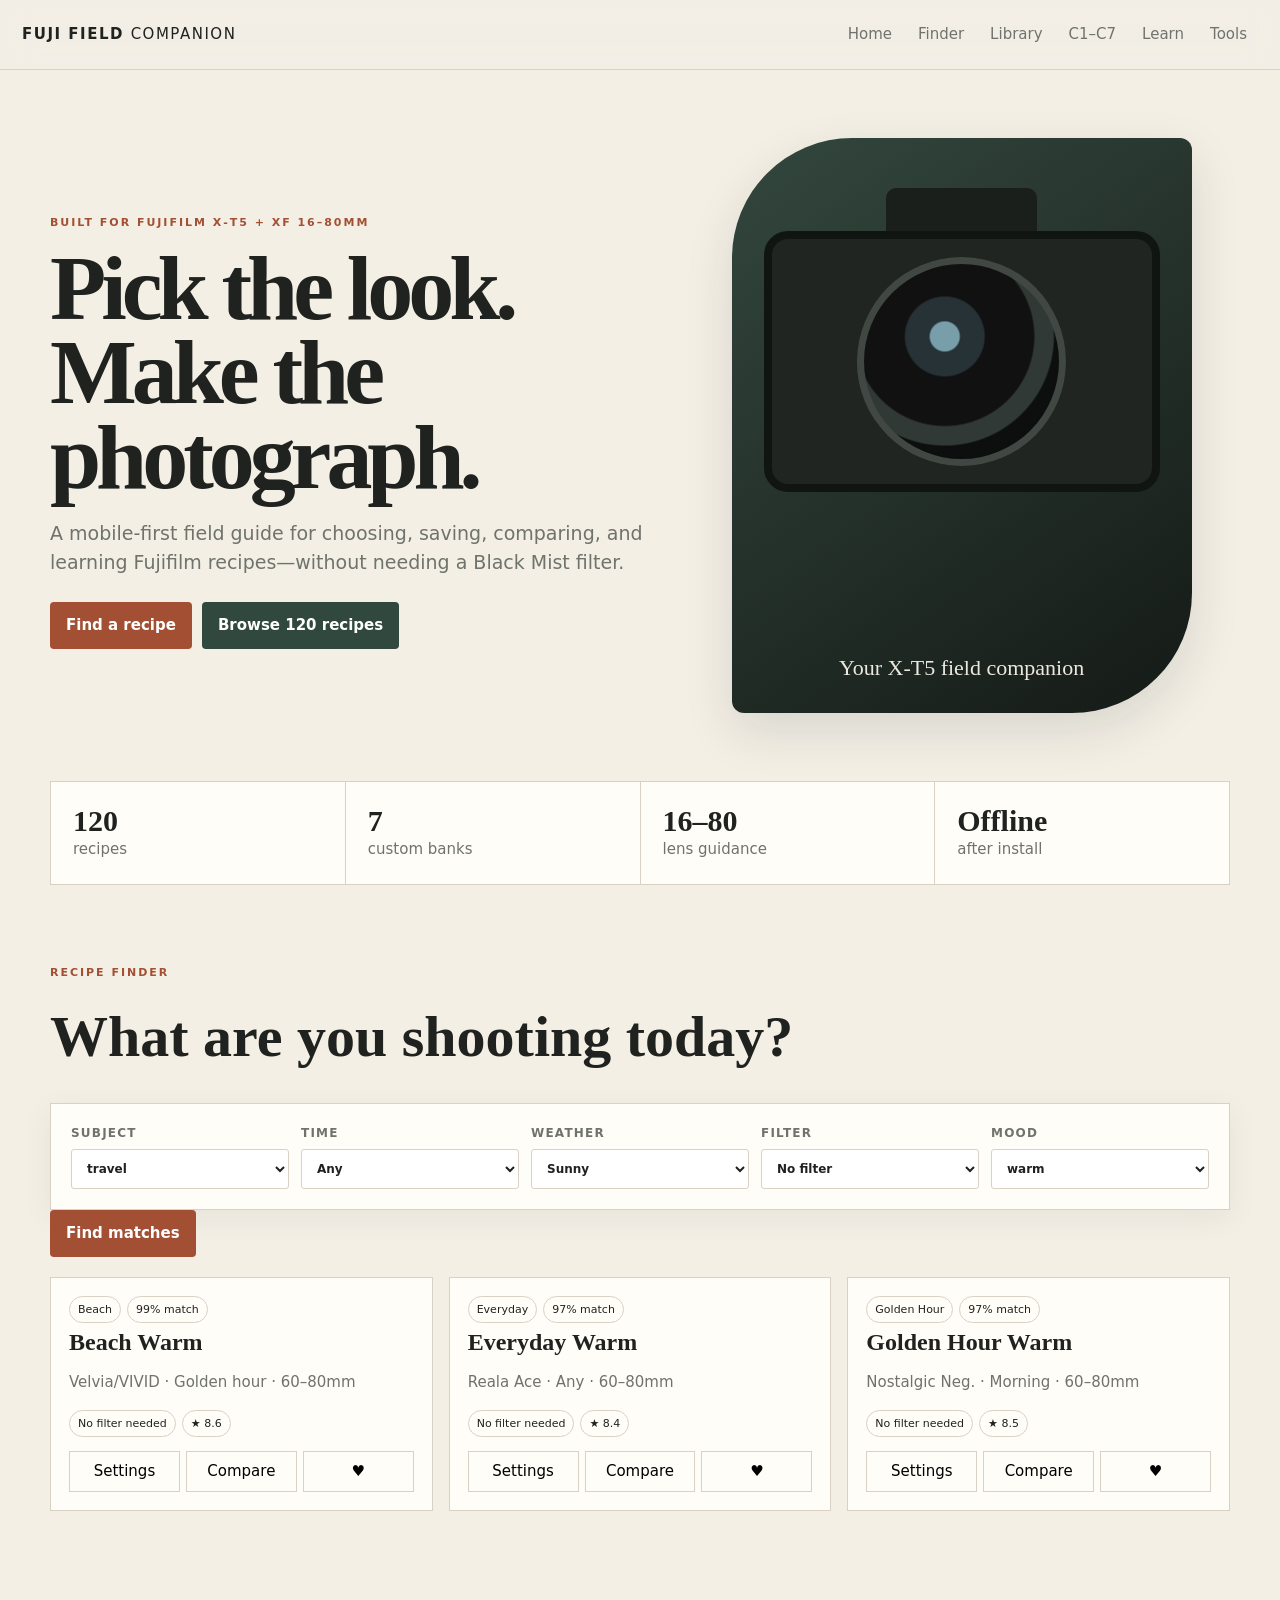
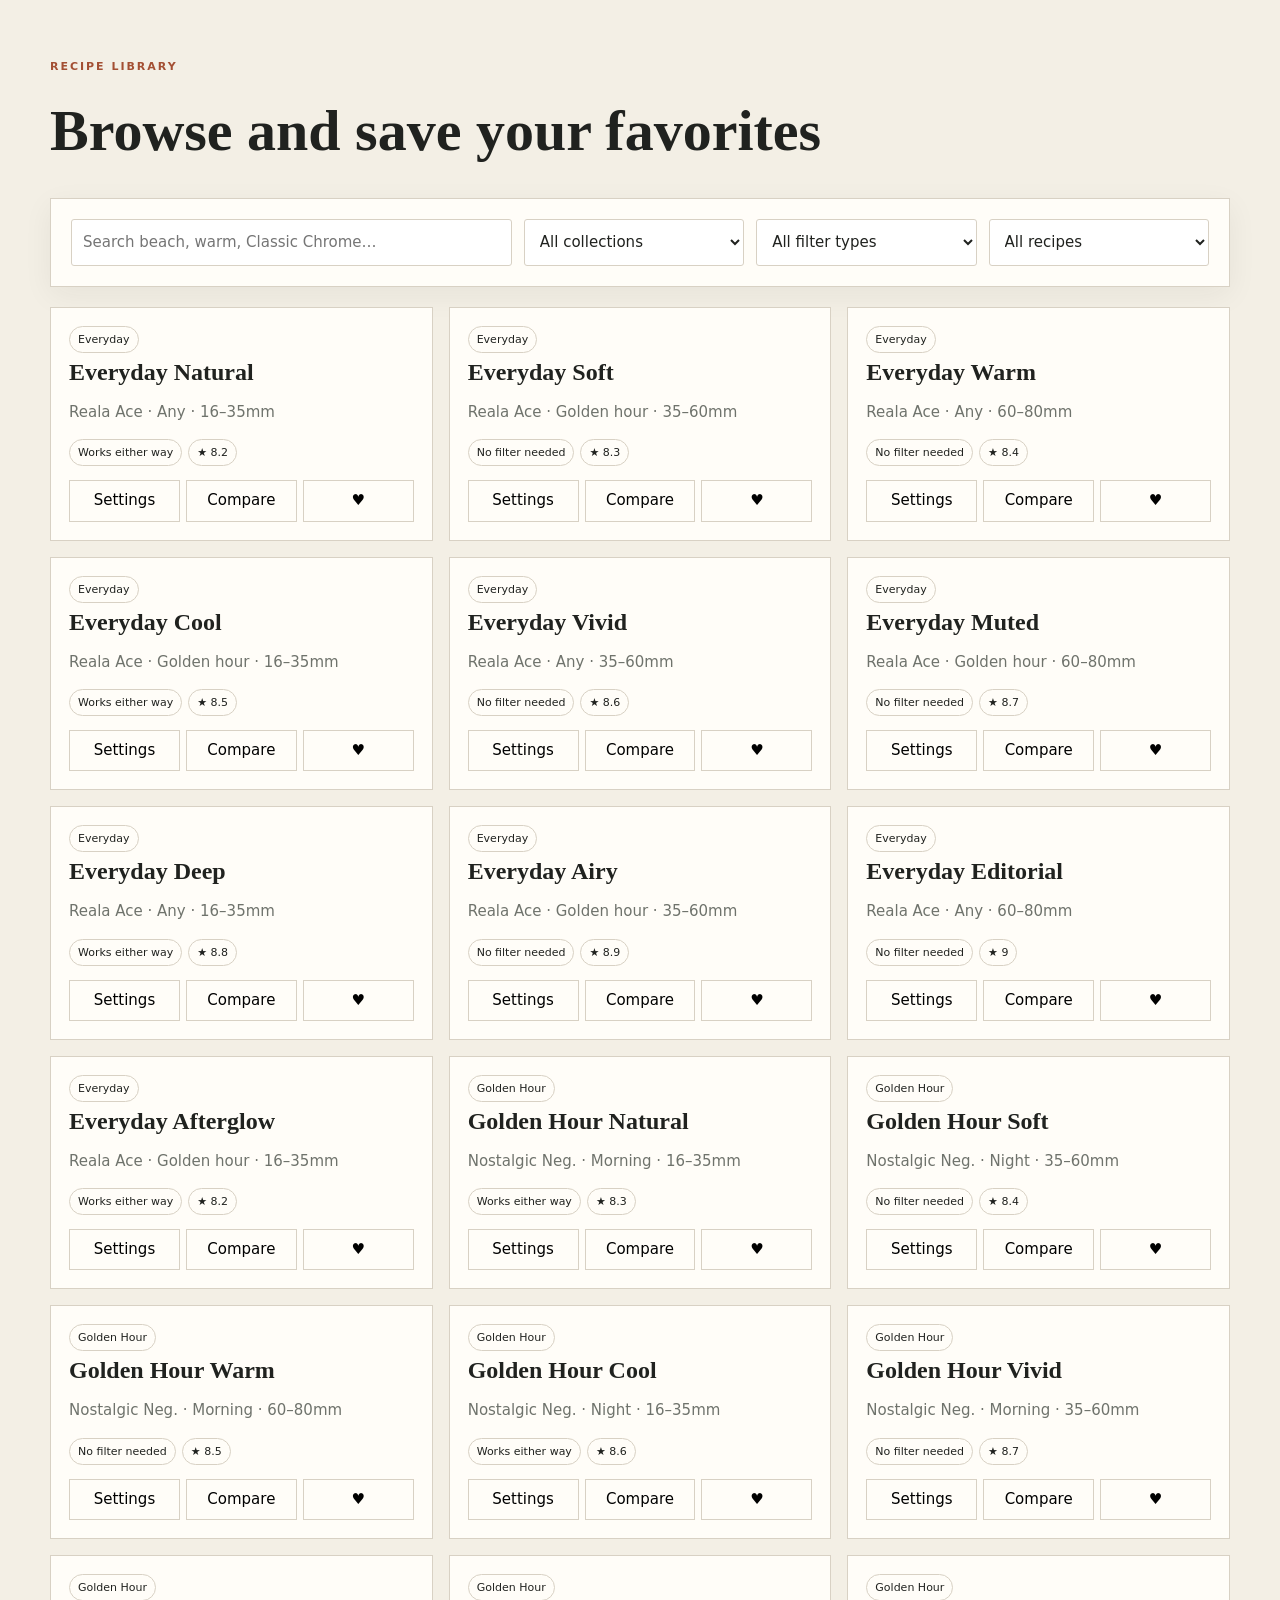
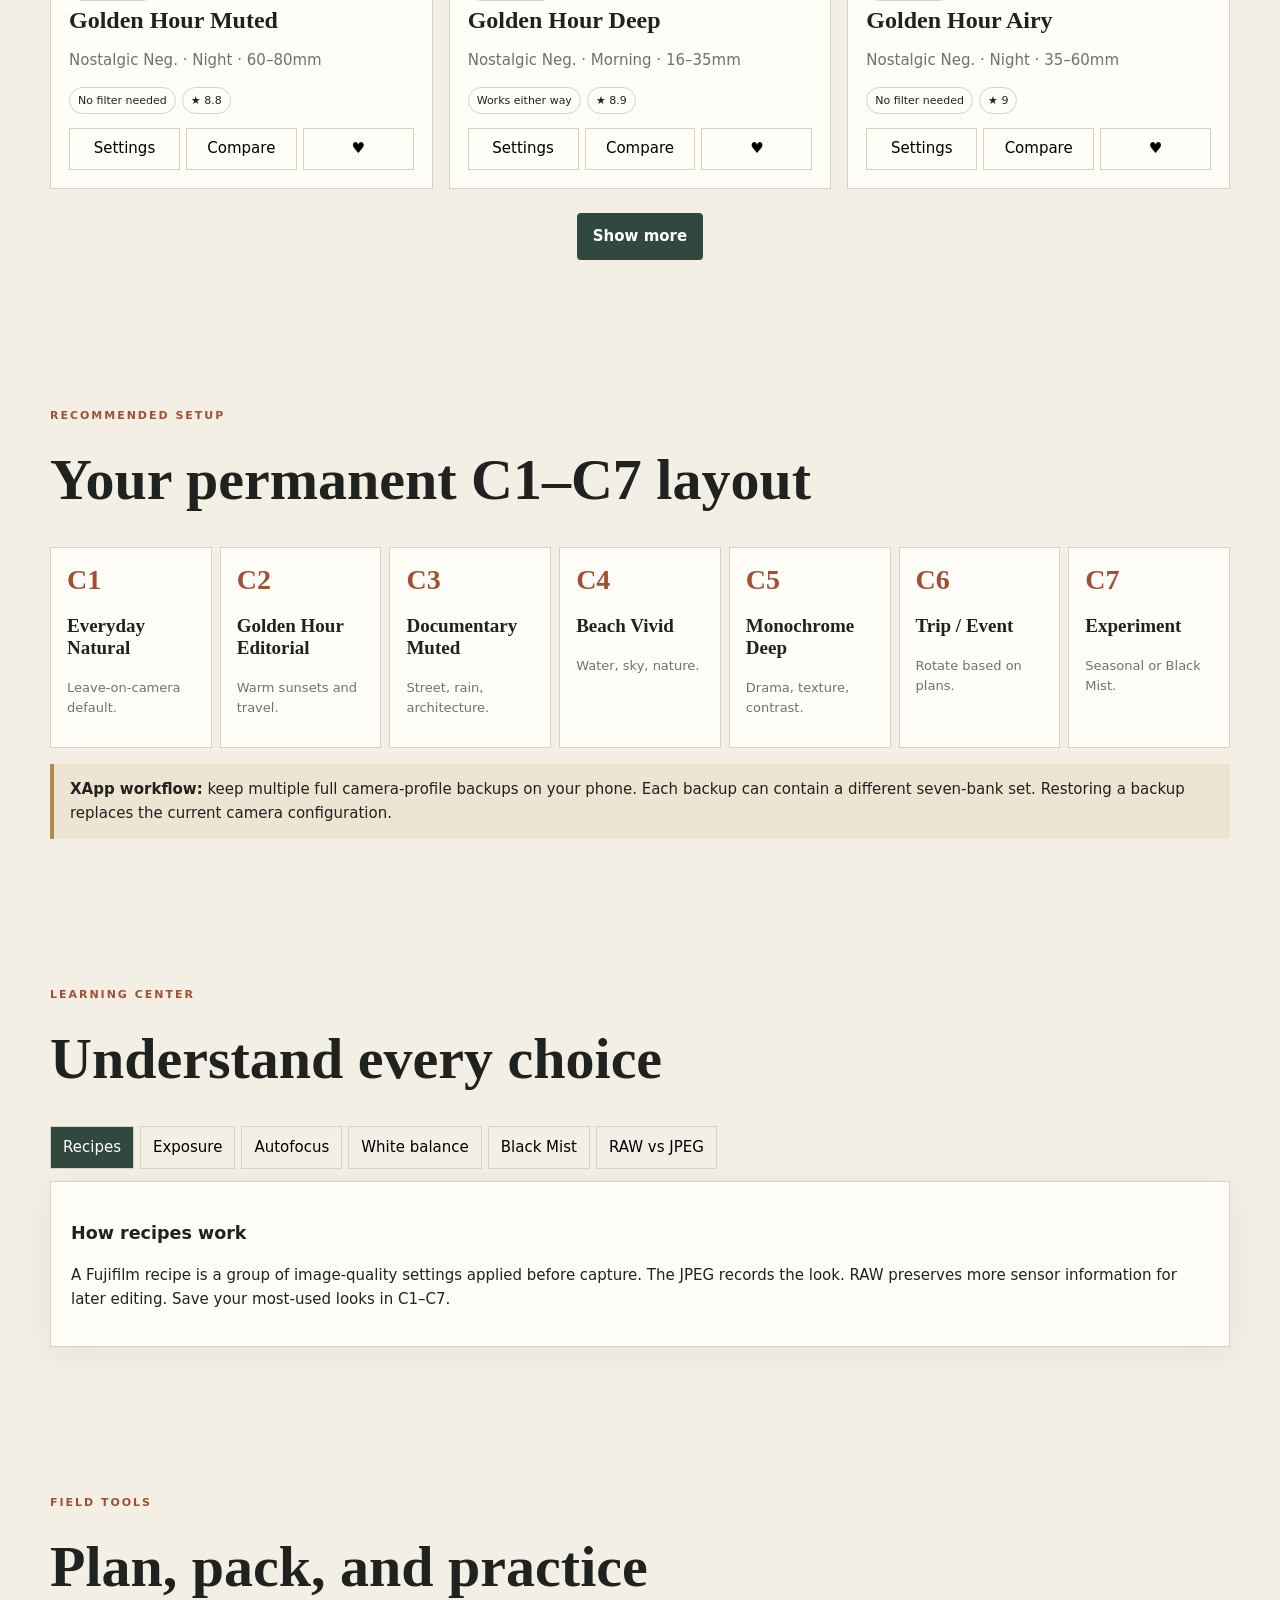
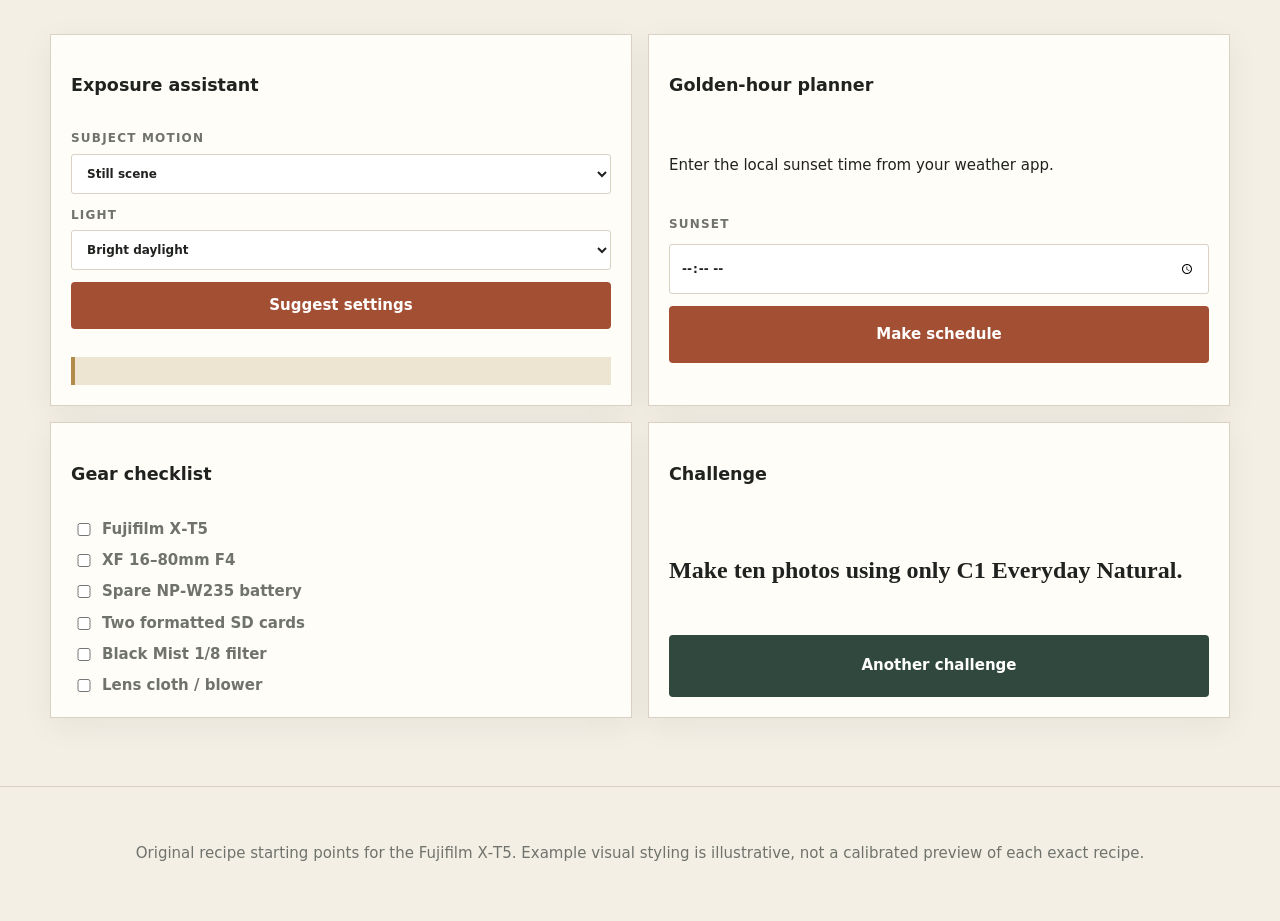
==== index.html @ 818963b3 "Add files via upload" ====
<!doctype html>
<html lang="en">
<head>
  <meta charset="utf-8">
  <meta name="viewport" content="width=device-width,initial-scale=1,viewport-fit=cover">
  <meta name="theme-color" content="#1d211d">
  <meta name="apple-mobile-web-app-capable" content="yes">
  <meta name="apple-mobile-web-app-title" content="Fuji Field">
  <link rel="manifest" href="manifest.webmanifest">
  <link rel="stylesheet" href="styles.css">
  <title>Fuji Field Companion</title>
</head>
<body>
<header class="topbar">
  <div class="brand">FUJI FIELD <span>COMPANION</span></div>
  <button id="menuBtn" class="icon-btn" aria-label="Open menu">☰</button>
  <nav id="nav">
    <button data-go="home">Home</button>
    <button data-go="finder">Finder</button>
    <button data-go="library">Library</button>
    <button data-go="slots">C1–C7</button>
    <button data-go="learn">Learn</button>
    <button data-go="tools">Tools</button>
  </nav>
</header>

<main>
<section id="home" class="hero page-section">
  <div class="hero-copy">
    <p class="eyebrow">Built for Fujifilm X‑T5 + XF 16–80mm</p>
    <h1>Pick the look.<br>Make the photograph.</h1>
    <p class="lede">A mobile-first field guide for choosing, saving, comparing, and learning Fujifilm recipes—without needing a Black Mist filter.</p>
    <div class="button-row">
      <button class="primary" data-go="finder">Find a recipe</button>
      <button class="secondary" data-go="library">Browse 120 recipes</button>
    </div>
  </div>
  <div class="hero-visual">
    <div class="camera-card">
      <div class="camera-top"></div>
      <div class="camera-body"><div class="lens"></div></div>
      <div class="camera-caption">Your X‑T5 field companion</div>
    </div>
  </div>
</section>

<section class="quick-grid">
  <article><b>120</b><span>recipes</span></article>
  <article><b>7</b><span>custom banks</span></article>
  <article><b>16–80</b><span>lens guidance</span></article>
  <article><b>Offline</b><span>after install</span></article>
</section>

<section id="finder" class="page-section">
  <div class="section-heading"><p class="eyebrow">Recipe finder</p><h2>What are you shooting today?</h2></div>
  <div class="panel form-grid">
    <label>Subject<select id="subject"><option>travel</option><option>beach</option><option>street</option><option>nature</option><option>food</option><option>cars</option><option>portrait</option><option>cinematic</option></select></label>
    <label>Time<select id="time"><option>Any</option><option>Morning</option><option>Golden hour</option><option>Night</option></select></label>
    <label>Weather<select id="weather"><option>Sunny</option><option>Cloudy</option><option>Mixed</option><option>Low light</option></select></label>
    <label>Filter<select id="filter"><option>No filter</option><option>Black Mist 1/8</option></select></label>
    <label>Mood<select id="mood"><option>warm</option><option>natural</option><option>soft</option><option>vivid</option><option>muted</option><option>cinematic</option><option>cool</option></select></label>
  </div>
  <button id="findBtn" class="primary">Find matches</button>
  <div id="finderResults" class="recipe-grid"></div>
</section>

<section id="library" class="page-section">
  <div class="section-heading"><p class="eyebrow">Recipe library</p><h2>Browse and save your favorites</h2></div>
  <div class="panel filters">
    <input id="search" placeholder="Search beach, warm, Classic Chrome…">
    <select id="collection"><option value="">All collections</option></select>
    <select id="filterSelect"><option value="">All filter types</option><option>No filter needed</option><option>Works either way</option><option>Best with Black Mist 1/8</option></select>
    <select id="viewSelect"><option value="all">All recipes</option><option value="fav">Favorites</option></select>
  </div>
  <div id="recipeGrid" class="recipe-grid"></div>
  <button id="moreBtn" class="secondary centered">Show more</button>
</section>

<section id="slots" class="page-section">
  <div class="section-heading"><p class="eyebrow">Recommended setup</p><h2>Your permanent C1–C7 layout</h2></div>
  <div class="slot-grid">
    <article><b>C1</b><h3>Everyday Natural</h3><p>Leave-on-camera default.</p></article>
    <article><b>C2</b><h3>Golden Hour Editorial</h3><p>Warm sunsets and travel.</p></article>
    <article><b>C3</b><h3>Documentary Muted</h3><p>Street, rain, architecture.</p></article>
    <article><b>C4</b><h3>Beach Vivid</h3><p>Water, sky, nature.</p></article>
    <article><b>C5</b><h3>Monochrome Deep</h3><p>Drama, texture, contrast.</p></article>
    <article><b>C6</b><h3>Trip / Event</h3><p>Rotate based on plans.</p></article>
    <article><b>C7</b><h3>Experiment</h3><p>Seasonal or Black Mist.</p></article>
  </div>
  <div class="callout"><b>XApp workflow:</b> keep multiple full camera-profile backups on your phone. Each backup can contain a different seven-bank set. Restoring a backup replaces the current camera configuration.</div>
</section>

<section id="learn" class="page-section">
  <div class="section-heading"><p class="eyebrow">Learning center</p><h2>Understand every choice</h2></div>
  <div class="tabs">
    <button class="tab active" data-tab="recipes">Recipes</button>
    <button class="tab" data-tab="exposure">Exposure</button>
    <button class="tab" data-tab="focus">Autofocus</button>
    <button class="tab" data-tab="wb">White balance</button>
    <button class="tab" data-tab="mist">Black Mist</button>
    <button class="tab" data-tab="raw">RAW vs JPEG</button>
  </div>
  <div id="learnPanel" class="panel"></div>
</section>

<section id="tools" class="page-section">
  <div class="section-heading"><p class="eyebrow">Field tools</p><h2>Plan, pack, and practice</h2></div>
  <div class="tool-grid">
    <article class="panel"><h3>Exposure assistant</h3><label>Subject motion<select id="motion"><option value="still">Still scene</option><option value="people">People / pets</option><option value="action">Action</option></select></label><label>Light<select id="light"><option value="sun">Bright daylight</option><option value="cloud">Cloudy / shade</option><option value="indoor">Indoor</option><option value="night">Night</option></select></label><button id="exposureBtn" class="primary">Suggest settings</button><div id="exposureOut" class="callout"></div></article>
    <article class="panel"><h3>Golden-hour planner</h3><p>Enter the local sunset time from your weather app.</p><label>Sunset<input id="sunset" type="time"></label><button id="goldBtn" class="primary">Make schedule</button><div id="goldOut"></div></article>
    <article class="panel"><h3>Gear checklist</h3><div id="gearList" class="checklist"></div></article>
    <article class="panel"><h3>Challenge</h3><p id="challenge" class="challenge"></p><button id="challengeBtn" class="secondary">Another challenge</button></article>
  </div>
</section>
</main>

<div id="compareTray" class="compare-tray"><span id="compareNames"></span><button id="openCompare" class="primary">Compare</button><button id="clearCompare">Clear</button></div>
<div id="modal" class="modal"><div class="modal-card"><button id="closeModal" class="close">×</button><div id="modalContent"></div></div></div>

<footer><p>Original recipe starting points for the Fujifilm X‑T5. Example visual styling is illustrative, not a calibrated preview of each exact recipe.</p></footer>
<script src="app.js"></script>
</body>
</html>
---- styles.css ----
:root{--bg:#f3efe5;--surface:#fffdf8;--ink:#20221f;--muted:#6f736c;--line:#d8d1c4;--accent:#a34f33;--forest:#31483e;--gold:#b18a4c;--shadow:0 18px 50px rgba(32,34,31,.12)}
*{box-sizing:border-box}html{scroll-behavior:smooth}body{margin:0;background:var(--bg);color:var(--ink);font:15px/1.55 Inter,ui-sans-serif,system-ui,-apple-system,BlinkMacSystemFont,"Segoe UI",sans-serif}
button,input,select{font:inherit}.topbar{position:sticky;top:0;z-index:20;display:flex;align-items:center;justify-content:space-between;padding:14px 22px;background:rgba(243,239,229,.94);backdrop-filter:blur(14px);border-bottom:1px solid var(--line)}
.brand{font-weight:900;letter-spacing:.1em}.brand span{font-weight:500}.icon-btn{display:none}.topbar nav{display:flex;gap:4px}.topbar nav button{border:0;background:transparent;padding:9px 11px;border-radius:99px;color:var(--muted);cursor:pointer}.topbar nav button:hover{background:#e9e2d5;color:var(--ink)}
main{max-width:1220px;margin:auto;padding:0 20px}.page-section{padding:68px 0}.hero{min-height:78vh;display:grid;grid-template-columns:1.05fr .95fr;align-items:center;gap:50px}.eyebrow{text-transform:uppercase;letter-spacing:.18em;font-size:11px;color:var(--accent);font-weight:900}.hero h1,.section-heading h2{font-family:Georgia,serif}.hero h1{font-size:clamp(48px,8vw,92px);line-height:.92;letter-spacing:-.055em;margin:15px 0}.lede{font-size:19px;color:var(--muted);max-width:650px}.button-row{display:flex;flex-wrap:wrap;gap:10px;margin-top:24px}
button{cursor:pointer}.primary,.secondary{border:0;padding:12px 16px;border-radius:4px;font-weight:800}.primary{background:var(--accent);color:white}.secondary{background:var(--forest);color:white}.centered{display:block;margin:24px auto 0}
.hero-visual{display:flex;justify-content:center}.camera-card{width:min(460px,92vw);aspect-ratio:4/5;border-radius:120px 12px 120px 12px;background:linear-gradient(145deg,#33473d,#151a17);box-shadow:var(--shadow);padding:50px 32px;position:relative}.camera-top{width:38%;height:9%;background:#1b1f1c;margin:auto;border-radius:10px 10px 0 0}.camera-body{height:55%;background:#202521;border:8px solid #111512;border-radius:24px;display:grid;place-items:center}.lens{width:55%;aspect-ratio:1;border-radius:50%;background:radial-gradient(circle at 42% 38%,#789eaa 0 8%,#263236 9% 22%,#111 23% 50%,#303936 51% 61%,#0c0f0e 62%);box-shadow:inset 0 0 0 7px #414843}.camera-caption{position:absolute;bottom:28px;left:0;right:0;text-align:center;color:#ece8df;font-family:Georgia,serif;font-size:22px}
.quick-grid{display:grid;grid-template-columns:repeat(4,1fr);border:1px solid var(--line);background:var(--line);gap:1px}.quick-grid article{background:var(--surface);padding:22px}.quick-grid b{font:700 30px Georgia,serif;display:block}.quick-grid span{color:var(--muted)}
.section-heading{margin-bottom:22px}.section-heading h2{font-size:clamp(34px,5vw,58px);margin:7px 0}.panel{background:var(--surface);border:1px solid var(--line);padding:20px;box-shadow:0 8px 30px rgba(32,34,31,.06)}
.form-grid,.filters{display:grid;gap:12px}.form-grid{grid-template-columns:repeat(5,1fr)}.filters{grid-template-columns:2fr repeat(3,1fr)}label{display:grid;gap:6px;font-size:12px;text-transform:uppercase;letter-spacing:.1em;color:var(--muted);font-weight:800}input,select{width:100%;padding:11px;border:1px solid var(--line);background:white;border-radius:3px;color:var(--ink)}
.recipe-grid{display:grid;grid-template-columns:repeat(3,1fr);gap:16px;margin-top:20px}.recipe{background:var(--surface);border:1px solid var(--line);padding:18px;transition:.2s}.recipe:hover{transform:translateY(-3px);box-shadow:var(--shadow)}.recipe h3{font:700 24px Georgia,serif;margin:6px 0}.recipe p{color:var(--muted)}.pills{display:flex;flex-wrap:wrap;gap:6px}.pill{font-size:11px;padding:4px 8px;border:1px solid var(--line);border-radius:99px}.pill.mist{background:#e7efec;border-color:#a9bfb5}.recipe-actions{display:flex;gap:6px;margin-top:14px}.recipe-actions button{flex:1;padding:8px;border:1px solid var(--line);background:transparent}.recipe-actions .fav.active{background:#f2ddd5;color:var(--accent)}
.slot-grid{display:grid;grid-template-columns:repeat(7,1fr);gap:8px}.slot-grid article{background:var(--surface);border:1px solid var(--line);padding:16px;min-height:140px}.slot-grid b{font:700 28px Georgia,serif;color:var(--accent)}.slot-grid h3{font:700 19px Georgia,serif}.slot-grid p{color:var(--muted);font-size:13px}
.callout{background:#eee4d2;border-left:4px solid var(--gold);padding:14px 16px;margin-top:16px}.tabs{display:flex;gap:6px;overflow:auto;margin-bottom:12px}.tab{border:1px solid var(--line);background:transparent;padding:9px 12px}.tab.active{background:var(--forest);color:white}.tool-grid{display:grid;grid-template-columns:repeat(2,1fr);gap:16px}.tool-grid article{display:grid;gap:12px}.checklist{display:grid;gap:8px}.checklist label{grid-template-columns:auto 1fr;align-items:center;text-transform:none;letter-spacing:0;font-size:15px}.checklist input{width:18px}.challenge{font:700 24px Georgia,serif}
.compare-tray{position:fixed;z-index:30;bottom:16px;left:50%;transform:translateX(-50%);display:none;align-items:center;gap:10px;background:#20221f;color:white;padding:12px 14px;box-shadow:var(--shadow);max-width:94vw}.compare-tray.show{display:flex}.compare-tray #compareNames{white-space:nowrap;overflow:auto;max-width:55vw}
.modal{position:fixed;inset:0;z-index:40;background:rgba(15,16,14,.75);display:none;padding:24px;overflow:auto}.modal.show{display:block}.modal-card{max-width:900px;margin:30px auto;background:var(--surface);padding:24px;position:relative;box-shadow:var(--shadow)}.close{position:absolute;right:12px;top:10px;border:0;background:transparent;font-size:30px}.settings-grid{display:grid;grid-template-columns:repeat(3,1fr);gap:8px}.setting{border:1px solid var(--line);padding:10px}.setting small{display:block;color:var(--muted)}footer{border-top:1px solid var(--line);padding:40px 20px;text-align:center;color:var(--muted)}
@media(max-width:900px){.hero{grid-template-columns:1fr;min-height:auto}.hero-visual{order:-1;margin-top:20px}.form-grid{grid-template-columns:1fr 1fr}.filters{grid-template-columns:1fr 1fr}.recipe-grid{grid-template-columns:1fr 1fr}.slot-grid{grid-template-columns:repeat(2,1fr)}.tool-grid{grid-template-columns:1fr}.quick-grid{grid-template-columns:1fr 1fr}}
@media(max-width:640px){main{padding:0 14px}.topbar{padding:12px 14px}.icon-btn{display:block;border:0;background:transparent;font-size:22px}.topbar nav{position:absolute;top:58px;right:12px;display:none;flex-direction:column;background:var(--surface);border:1px solid var(--line);padding:8px;box-shadow:var(--shadow)}.topbar nav.open{display:flex}.hero{padding-top:32px}.hero h1{font-size:52px}.page-section{padding:48px 0}.form-grid,.filters,.recipe-grid{grid-template-columns:1fr}.settings-grid{grid-template-columns:1fr 1fr}.camera-card{width:86vw}.quick-grid{grid-template-columns:1fr 1fr}}
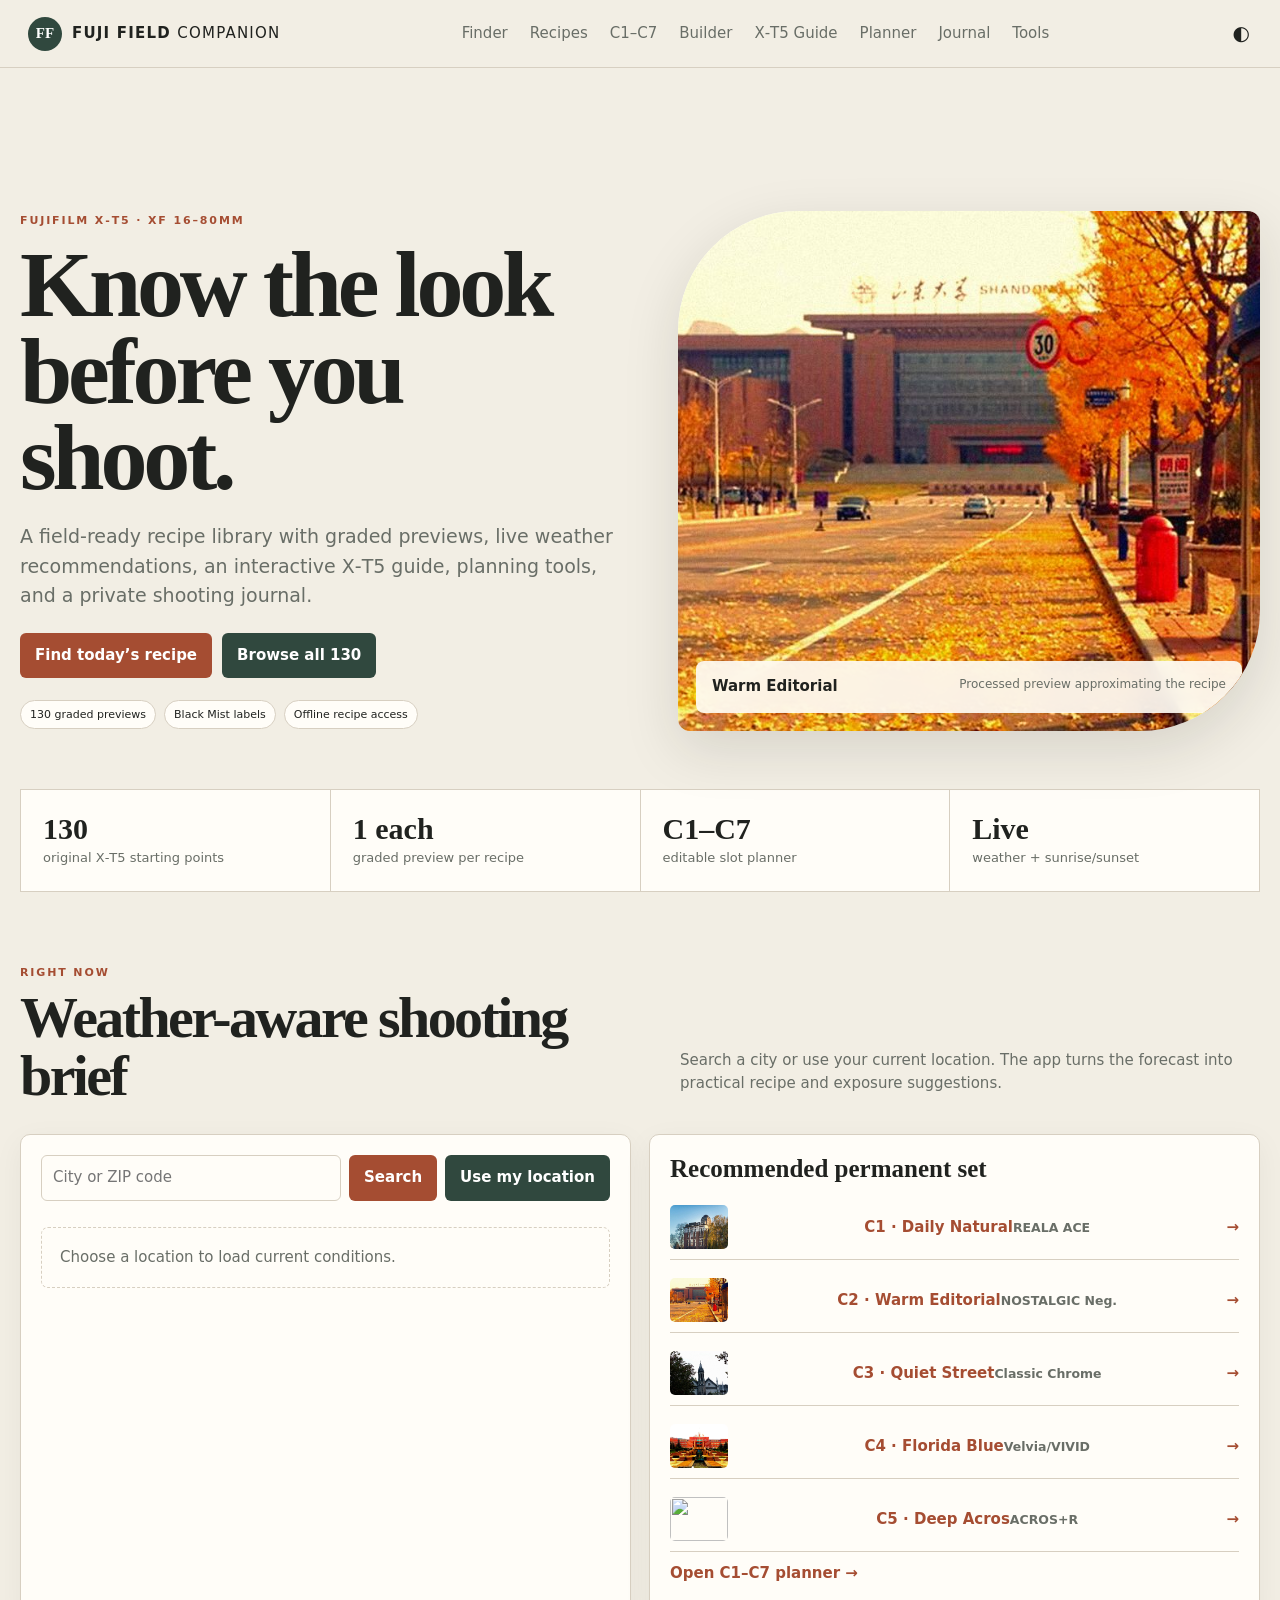
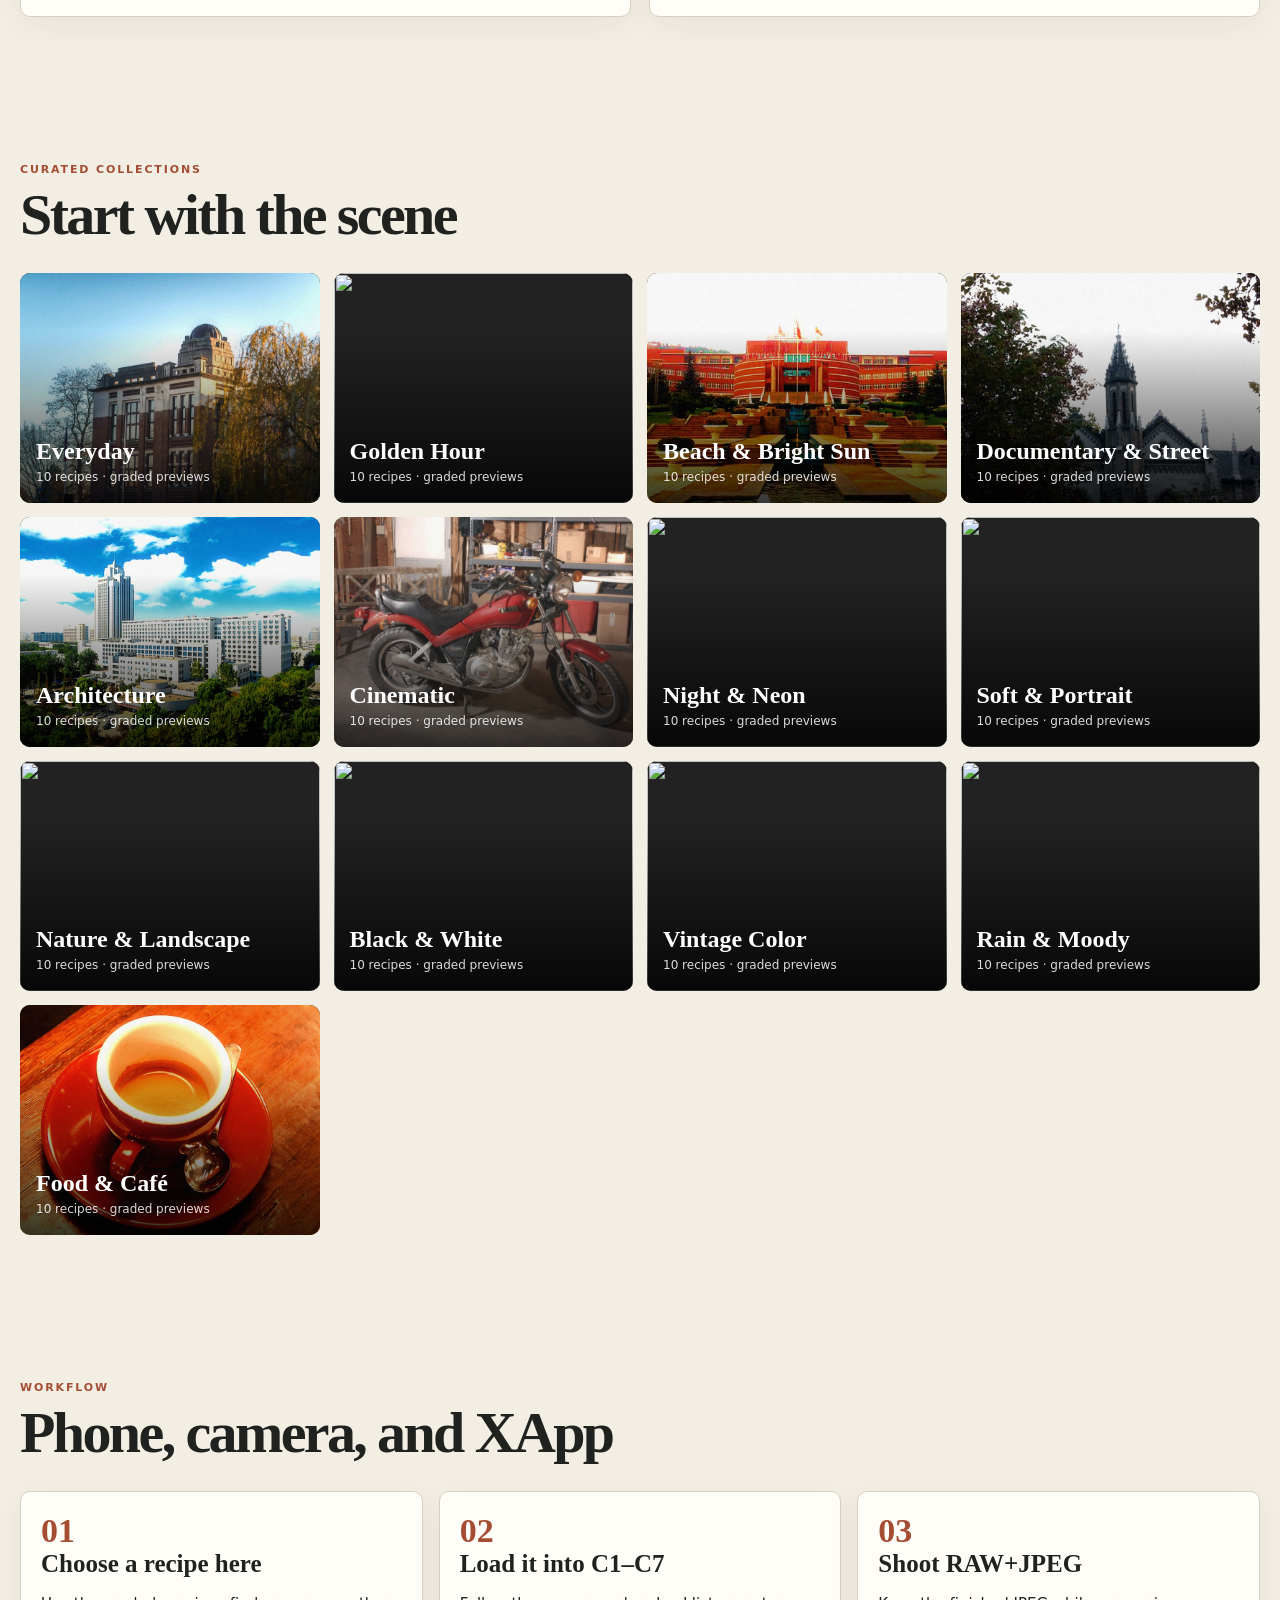
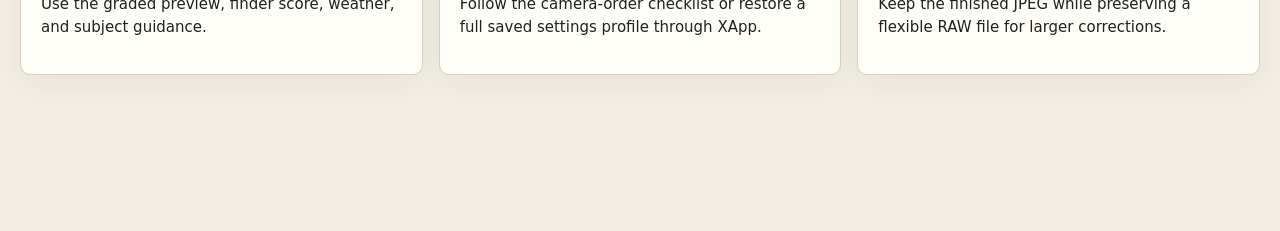
==== commit 76b2f1b6: "Add files via upload" ====
--- a/index.html
+++ b/index.html
@@ -3,121 +3,291 @@
 <head>
   <meta charset="utf-8">
   <meta name="viewport" content="width=device-width,initial-scale=1,viewport-fit=cover">
-  <meta name="theme-color" content="#1d211d">
+  <meta name="theme-color" content="#1d241f">
   <meta name="apple-mobile-web-app-capable" content="yes">
+  <meta name="apple-mobile-web-app-status-bar-style" content="black-translucent">
   <meta name="apple-mobile-web-app-title" content="Fuji Field">
+  <meta name="description" content="A complete Fujifilm X-T5 recipe, planning, learning, and shooting companion.">
   <link rel="manifest" href="manifest.webmanifest">
-  <link rel="stylesheet" href="styles.css">
+  <link rel="icon" href="assets/icons/icon-192.png">
+  <link rel="apple-touch-icon" href="assets/icons/icon-192.png">
+  <link rel="preconnect" href="https://api.open-meteo.com">
+  <link rel="preconnect" href="https://geocoding-api.open-meteo.com">
+  <link rel="stylesheet" href="https://unpkg.com/leaflet@1.9.4/dist/leaflet.css" crossorigin="">
+  <link rel="stylesheet" href="css/styles.css">
   <title>Fuji Field Companion</title>
 </head>
 <body>
+<a class="skip-link" href="#main">Skip to content</a>
 <header class="topbar">
-  <div class="brand">FUJI FIELD <span>COMPANION</span></div>
-  <button id="menuBtn" class="icon-btn" aria-label="Open menu">☰</button>
-  <nav id="nav">
-    <button data-go="home">Home</button>
-    <button data-go="finder">Finder</button>
-    <button data-go="library">Library</button>
-    <button data-go="slots">C1–C7</button>
-    <button data-go="learn">Learn</button>
-    <button data-go="tools">Tools</button>
+  <button class="brand" data-route="home" aria-label="Fuji Field Companion home">
+    <span class="brand-mark">FF</span><span>FUJI FIELD <em>COMPANION</em></span>
+  </button>
+  <button id="menuBtn" class="icon-btn mobile-only" aria-label="Open navigation">☰</button>
+  <nav id="mainNav" aria-label="Main navigation">
+    <button data-route="finder">Finder</button>
+    <button data-route="library">Recipes</button>
+    <button data-route="slots">C1–C7</button>
+    <button data-route="builder">Builder</button>
+    <button data-route="guide">X‑T5 Guide</button>
+    <button data-route="planner">Planner</button>
+    <button data-route="journal">Journal</button>
+    <button data-route="tools">Tools</button>
   </nav>
+  <div class="header-actions">
+    <button id="installBtn" class="quiet hidden">Install</button>
+    <button id="themeBtn" class="icon-btn" aria-label="Toggle theme">◐</button>
+  </div>
 </header>
 
-<main>
-<section id="home" class="hero page-section">
-  <div class="hero-copy">
-    <p class="eyebrow">Built for Fujifilm X‑T5 + XF 16–80mm</p>
-    <h1>Pick the look.<br>Make the photograph.</h1>
-    <p class="lede">A mobile-first field guide for choosing, saving, comparing, and learning Fujifilm recipes—without needing a Black Mist filter.</p>
-    <div class="button-row">
-      <button class="primary" data-go="finder">Find a recipe</button>
-      <button class="secondary" data-go="library">Browse 120 recipes</button>
-    </div>
-  </div>
-  <div class="hero-visual">
-    <div class="camera-card">
-      <div class="camera-top"></div>
-      <div class="camera-body"><div class="lens"></div></div>
-      <div class="camera-caption">Your X‑T5 field companion</div>
-    </div>
-  </div>
-</section>
-
-<section class="quick-grid">
-  <article><b>120</b><span>recipes</span></article>
-  <article><b>7</b><span>custom banks</span></article>
-  <article><b>16–80</b><span>lens guidance</span></article>
-  <article><b>Offline</b><span>after install</span></article>
-</section>
-
-<section id="finder" class="page-section">
-  <div class="section-heading"><p class="eyebrow">Recipe finder</p><h2>What are you shooting today?</h2></div>
-  <div class="panel form-grid">
-    <label>Subject<select id="subject"><option>travel</option><option>beach</option><option>street</option><option>nature</option><option>food</option><option>cars</option><option>portrait</option><option>cinematic</option></select></label>
-    <label>Time<select id="time"><option>Any</option><option>Morning</option><option>Golden hour</option><option>Night</option></select></label>
-    <label>Weather<select id="weather"><option>Sunny</option><option>Cloudy</option><option>Mixed</option><option>Low light</option></select></label>
-    <label>Filter<select id="filter"><option>No filter</option><option>Black Mist 1/8</option></select></label>
-    <label>Mood<select id="mood"><option>warm</option><option>natural</option><option>soft</option><option>vivid</option><option>muted</option><option>cinematic</option><option>cool</option></select></label>
-  </div>
-  <button id="findBtn" class="primary">Find matches</button>
+<main id="main">
+<section id="home" class="view active">
+  <div class="hero shell">
+    <div class="hero-copy">
+      <p class="eyebrow">Fujifilm X‑T5 · XF 16–80mm</p>
+      <h1>Know the look<br>before you shoot.</h1>
+      <p class="lede">A field-ready recipe library with graded previews, live weather recommendations, an interactive X‑T5 guide, planning tools, and a private shooting journal.</p>
+      <div class="button-row">
+        <button class="primary" data-route="finder">Find today’s recipe</button>
+        <button class="secondary" data-route="library">Browse all 130</button>
+      </div>
+      <div class="hero-badges">
+        <span>130 graded previews</span><span>Black Mist labels</span><span>Offline recipe access</span>
+      </div>
+    </div>
+    <figure class="hero-image">
+      <img src="assets/previews/golden-03.jpg" alt="Warm editorial recipe preview">
+      <figcaption><b>Warm Editorial</b><span>Processed preview approximating the recipe</span></figcaption>
+    </figure>
+  </div>
+
+  <div class="shell stat-grid">
+    <article><b>130</b><span>original X‑T5 starting points</span></article>
+    <article><b>1 each</b><span>graded preview per recipe</span></article>
+    <article><b>C1–C7</b><span>editable slot planner</span></article>
+    <article><b>Live</b><span>weather + sunrise/sunset</span></article>
+  </div>
+
+  <section class="shell section">
+    <div class="section-heading">
+      <div><p class="eyebrow">Right now</p><h2>Weather-aware shooting brief</h2></div>
+      <p>Search a city or use your current location. The app turns the forecast into practical recipe and exposure suggestions.</p>
+    </div>
+    <div class="weather-layout">
+      <div class="panel">
+        <div class="inline-form">
+          <input id="homeLocationInput" placeholder="City or ZIP code" autocomplete="off">
+          <button id="homeLocationSearch" class="primary">Search</button>
+          <button id="useLocationBtn" class="secondary">Use my location</button>
+        </div>
+        <div id="locationChoices" class="choice-list"></div>
+        <div id="weatherCard" class="weather-card empty-state">Choose a location to load current conditions.</div>
+      </div>
+      <div class="panel">
+        <h3>Recommended permanent set</h3>
+        <div id="homePermanent" class="mini-recipe-list"></div>
+        <button class="text-button" data-route="slots">Open C1–C7 planner →</button>
+      </div>
+    </div>
+  </section>
+
+  <section class="shell section">
+    <div class="section-heading">
+      <div><p class="eyebrow">Curated collections</p><h2>Start with the scene</h2></div>
+    </div>
+    <div id="collectionCards" class="collection-grid"></div>
+  </section>
+
+  <section class="shell section">
+    <div class="section-heading"><div><p class="eyebrow">Workflow</p><h2>Phone, camera, and XApp</h2></div></div>
+    <div class="three-grid">
+      <article class="panel step"><b>01</b><h3>Choose a recipe here</h3><p>Use the graded preview, finder score, weather, and subject guidance.</p></article>
+      <article class="panel step"><b>02</b><h3>Load it into C1–C7</h3><p>Follow the camera-order checklist or restore a full saved settings profile through XApp.</p></article>
+      <article class="panel step"><b>03</b><h3>Shoot RAW+JPEG</h3><p>Keep the finished JPEG while preserving a flexible RAW file for larger corrections.</p></article>
+    </div>
+  </section>
+</section>
+
+<section id="finder" class="view shell">
+  <div class="page-heading"><p class="eyebrow">Smart recipe finder</p><h1>Match the recipe to the scene.</h1><p>Use your conditions manually or pull them from the live weather card.</p></div>
+  <div class="panel finder-grid">
+    <label>Subject<select id="finderSubject"><option>travel</option><option>beach</option><option>street</option><option>nature</option><option>food</option><option>cars</option><option>portrait</option><option>architecture</option><option>pets</option><option>cinematic</option></select></label>
+    <label>Time<select id="finderTime"><option>Any</option><option>Morning</option><option>Afternoon</option><option>Golden hour</option><option>Blue hour</option><option>Night</option></select></label>
+    <label>Weather<select id="finderWeather"><option>Sunny</option><option>Cloudy</option><option>Mixed</option><option>Rain</option><option>Low light</option><option>Indoor</option></select></label>
+    <label>Mood<select id="finderMood"><option>natural</option><option>warm</option><option>soft</option><option>vivid</option><option>muted</option><option>deep</option><option>airy</option><option>editorial</option><option>cinematic</option><option>cool</option></select></label>
+    <label>Filter<select id="finderFilter"><option>No filter</option><option>Black Mist 1/8</option></select></label>
+    <label>Preferred focal length<select id="finderFocal"><option>Any</option><option>16–24mm</option><option>24–35mm</option><option>35–55mm</option><option>55–80mm</option></select></label>
+  </div>
+  <div class="button-row">
+    <button id="runFinder" class="primary">Rank matches</button>
+    <button id="useWeatherFinder" class="secondary">Use current weather</button>
+  </div>
+  <div id="finderSummary" class="callout hidden"></div>
   <div id="finderResults" class="recipe-grid"></div>
 </section>
 
-<section id="library" class="page-section">
-  <div class="section-heading"><p class="eyebrow">Recipe library</p><h2>Browse and save your favorites</h2></div>
-  <div class="panel filters">
-    <input id="search" placeholder="Search beach, warm, Classic Chrome…">
-    <select id="collection"><option value="">All collections</option></select>
-    <select id="filterSelect"><option value="">All filter types</option><option>No filter needed</option><option>Works either way</option><option>Best with Black Mist 1/8</option></select>
-    <select id="viewSelect"><option value="all">All recipes</option><option value="fav">Favorites</option></select>
-  </div>
+<section id="library" class="view shell">
+  <div class="page-heading"><p class="eyebrow">Recipe library</p><h1>Every recipe has a graded preview.</h1><p>The same source scene is reused within a collection so differences in color, contrast, grain, and softness are easier to compare.</p></div>
+  <div class="panel filter-bar">
+    <input id="recipeSearch" placeholder="Search warm, beach, Classic Chrome, night…">
+    <select id="collectionFilter"><option value="">All collections</option></select>
+    <select id="mistFilter"><option value="">All filter types</option><option>No filter needed</option><option>Works either way</option><option>Best with Black Mist 1/8</option></select>
+    <select id="libraryView"><option value="all">All recipes</option><option value="favorites">Favorites</option><option value="custom">My custom recipes</option></select>
+    <select id="sortRecipes"><option value="featured">Featured</option><option value="name">Name A–Z</option><option value="rating">Rating</option><option value="collection">Collection</option></select>
+  </div>
+  <div id="activeCollectionBanner" class="collection-banner hidden"></div>
   <div id="recipeGrid" class="recipe-grid"></div>
-  <button id="moreBtn" class="secondary centered">Show more</button>
-</section>
-
-<section id="slots" class="page-section">
-  <div class="section-heading"><p class="eyebrow">Recommended setup</p><h2>Your permanent C1–C7 layout</h2></div>
-  <div class="slot-grid">
-    <article><b>C1</b><h3>Everyday Natural</h3><p>Leave-on-camera default.</p></article>
-    <article><b>C2</b><h3>Golden Hour Editorial</h3><p>Warm sunsets and travel.</p></article>
-    <article><b>C3</b><h3>Documentary Muted</h3><p>Street, rain, architecture.</p></article>
-    <article><b>C4</b><h3>Beach Vivid</h3><p>Water, sky, nature.</p></article>
-    <article><b>C5</b><h3>Monochrome Deep</h3><p>Drama, texture, contrast.</p></article>
-    <article><b>C6</b><h3>Trip / Event</h3><p>Rotate based on plans.</p></article>
-    <article><b>C7</b><h3>Experiment</h3><p>Seasonal or Black Mist.</p></article>
-  </div>
-  <div class="callout"><b>XApp workflow:</b> keep multiple full camera-profile backups on your phone. Each backup can contain a different seven-bank set. Restoring a backup replaces the current camera configuration.</div>
-</section>
-
-<section id="learn" class="page-section">
-  <div class="section-heading"><p class="eyebrow">Learning center</p><h2>Understand every choice</h2></div>
-  <div class="tabs">
-    <button class="tab active" data-tab="recipes">Recipes</button>
-    <button class="tab" data-tab="exposure">Exposure</button>
-    <button class="tab" data-tab="focus">Autofocus</button>
-    <button class="tab" data-tab="wb">White balance</button>
-    <button class="tab" data-tab="mist">Black Mist</button>
-    <button class="tab" data-tab="raw">RAW vs JPEG</button>
-  </div>
-  <div id="learnPanel" class="panel"></div>
-</section>
-
-<section id="tools" class="page-section">
-  <div class="section-heading"><p class="eyebrow">Field tools</p><h2>Plan, pack, and practice</h2></div>
+  <button id="showMoreRecipes" class="secondary centered">Show more</button>
+</section>
+
+<section id="slots" class="view shell">
+  <div class="page-heading"><p class="eyebrow">Custom banks</p><h1>Plan C1–C7 before touching the camera.</h1><p>Your default set keeps five dependable recipes and leaves two rotating slots. Change any assignment and it saves on this device.</p></div>
+  <div id="slotGrid" class="slot-grid"></div>
+  <div class="two-grid section-gap">
+    <article class="panel">
+      <h3>Enter a recipe in camera order</h3>
+      <ol class="camera-order">
+        <li>IMAGE QUALITY SETTING → SELECT CUSTOM SETTING</li>
+        <li>EDIT/SAVE CUSTOM SETTING → choose C1–C7</li>
+        <li>Set Film Simulation and Dynamic Range</li>
+        <li>Set White Balance and WB Shift</li>
+        <li>Set Highlight, Shadow, Color, Sharpness, High ISO NR</li>
+        <li>Set Grain, Color Chrome FX, Color Chrome FX Blue, Clarity</li>
+        <li>Name the custom bank and save</li>
+      </ol>
+    </article>
+    <article class="panel">
+      <h3>XApp profile strategy</h3>
+      <p>Build themed seven-bank groups such as Daily, Travel, Night, and Black Mist. Back up the entire camera configuration in XApp, then restore the profile that fits the shoot.</p>
+      <div class="callout"><b>Important:</b> restoring a profile changes the saved camera settings as a group; it is not a one-recipe “send to C6” button.</div>
+      <button id="exportSlots" class="secondary">Export slot plan</button>
+    </article>
+  </div>
+</section>
+
+<section id="builder" class="view shell">
+  <div class="page-heading"><p class="eyebrow">Recipe builder</p><h1>Design your own look.</h1><p>Move the creative controls, watch the preview change, and save the resulting X‑T5 settings to your private library.</p></div>
+  <div class="builder-layout">
+    <div class="panel builder-controls">
+      <label>Name<input id="builderName" value="My Florida Evening"></label>
+      <label>Base simulation<select id="builderSimulation"><option>REALA ACE</option><option>PROVIA/STANDARD</option><option>Velvia/VIVID</option><option>ASTIA/SOFT</option><option>Classic Chrome</option><option>Classic Neg.</option><option>NOSTALGIC Neg.</option><option>ETERNA/CINEMA</option><option>ETERNA Bleach Bypass</option><option>ACROS+R</option></select></label>
+      <label>Preview scene<select id="builderScene"></select></label>
+      <label>Warmth <output id="warmthOut">2</output><input id="builderWarmth" type="range" min="-5" max="5" value="2"></label>
+      <label>Contrast <output id="contrastOut">0</output><input id="builderContrast" type="range" min="-4" max="4" value="0"></label>
+      <label>Color <output id="colorOut">1</output><input id="builderColor" type="range" min="-4" max="4" value="1"></label>
+      <label>Softness <output id="softnessOut">1</output><input id="builderSoftness" type="range" min="0" max="5" value="1"></label>
+      <label>Grain <output id="grainOut">1</output><input id="builderGrain" type="range" min="0" max="3" value="1"></label>
+      <label><span>Simulate Black Mist 1/8</span><input id="builderMist" type="checkbox"></label>
+      <div class="button-row"><button id="saveCustomRecipe" class="primary">Save custom recipe</button><button id="resetBuilder" class="secondary">Reset</button></div>
+    </div>
+    <div class="panel builder-preview-panel">
+      <div class="builder-preview"><img id="builderPreview" src="assets/sources/golden.jpg" alt="Custom recipe preview"><div id="builderGrainLayer"></div></div>
+      <div id="builderSettings" class="settings-grid"></div>
+    </div>
+  </div>
+</section>
+
+<section id="guide" class="view shell">
+  <div class="page-heading"><p class="eyebrow">Interactive X‑T5 guide</p><h1>Learn what each control actually does.</h1><p>Tap a camera control or search the menu explorer. Explanations focus on real shooting decisions, not manual jargon.</p></div>
+  <div class="guide-layout">
+    <div class="panel camera-diagram">
+      <div class="camera-shell" aria-label="Stylized Fujifilm X-T5 control diagram">
+        <button class="hotspot iso" data-control="iso">ISO</button>
+        <button class="hotspot shutter" data-control="shutter">SS</button>
+        <button class="hotspot exposure" data-control="exposure">±</button>
+        <button class="hotspot viewfinder" data-control="viewfinder">EVF</button>
+        <button class="hotspot q" data-control="q">Q</button>
+        <button class="hotspot joystick" data-control="joystick">●</button>
+        <button class="hotspot drive" data-control="drive">DRIVE</button>
+        <div class="camera-screen">X‑T5</div>
+        <div class="camera-lens"></div>
+      </div>
+      <div id="controlExplanation" class="control-explanation"></div>
+    </div>
+    <div class="panel">
+      <div class="inline-form"><input id="menuSearch" placeholder="Search autofocus, dynamic range, clarity…"></div>
+      <div id="menuExplorer" class="menu-explorer"></div>
+    </div>
+  </div>
+  <div class="section-heading section-gap"><div><p class="eyebrow">Learning center</p><h2>Build skill one topic at a time</h2></div></div>
+  <div class="learning-layout">
+    <aside id="lessonList" class="lesson-list"></aside>
+    <article id="lessonContent" class="panel lesson-content"></article>
+  </div>
+</section>
+
+<section id="planner" class="view shell">
+  <div class="page-heading"><p class="eyebrow">Shoot planner</p><h1>Plan light, weather, gear, and shots.</h1><p>Weather data comes from Open‑Meteo when online; your lists and reminders stay on this device.</p></div>
+  <div class="planner-grid">
+    <article class="panel wide">
+      <h3>Live forecast and light windows</h3>
+      <div class="inline-form"><input id="plannerLocationInput" placeholder="City or ZIP code"><button id="plannerSearch" class="primary">Search</button><button id="plannerUseCurrent" class="secondary">Use my location</button></div>
+      <div id="plannerChoices" class="choice-list"></div>
+      <div id="plannerForecast" class="forecast-grid empty-state">Choose a location.</div>
+    </article>
+    <article class="panel"><h3>Shot list</h3><form id="shotForm" class="inline-form"><input id="shotInput" placeholder="Example: 16mm establishing shot"><button class="primary">Add</button></form><div id="shotList" class="check-list"></div></article>
+    <article class="panel"><h3>Packing list</h3><select id="packingTemplate"><option value="day">Day walk</option><option value="travel">Travel</option><option value="night">Night / Black Mist</option><option value="rain">Rain</option></select><button id="loadPacking" class="secondary">Load template</button><div id="packingList" class="check-list"></div></article>
+    <article class="panel"><h3>Gear inventory</h3><form id="gearForm" class="inline-form"><input id="gearInput" placeholder="Add gear"><button class="primary">Add</button></form><div id="gearList" class="check-list"></div></article>
+    <article class="panel"><h3>Maintenance reminders</h3><div id="maintenanceList" class="maintenance-list"></div></article>
+    <article class="panel"><h3>Photography challenge</h3><p id="challengeText" class="challenge-text"></p><button id="newChallenge" class="secondary">New challenge</button></article>
+  </div>
+</section>
+
+<section id="journal" class="view shell">
+  <div class="page-heading"><p class="eyebrow">Private shooting journal</p><h1>Record what worked.</h1><p>Entries, notes, and optional small thumbnails are stored locally in this browser unless you export a backup.</p></div>
+  <div class="journal-layout">
+    <form id="journalForm" class="panel journal-form">
+      <h3>New entry</h3>
+      <label>Title<input id="journalTitle" required placeholder="Sunset walk at the beach"></label>
+      <div class="two-fields"><label>Date<input id="journalDate" type="date" required></label><label>Rating<select id="journalRating"><option>5</option><option>4</option><option>3</option><option>2</option><option>1</option></select></label></div>
+      <label>Location<input id="journalLocation" placeholder="Clearwater Beach"></label>
+      <label>Recipe<select id="journalRecipe"></select></label>
+      <label>Lens / focal length<input id="journalLens" value="XF 16–80mm"></label>
+      <label>What worked / what to change<textarea id="journalNotes" rows="5"></textarea></label>
+      <label>Optional photo thumbnail<input id="journalPhoto" type="file" accept="image/*"></label>
+      <button class="primary">Save entry</button>
+    </form>
+    <div>
+      <div id="journalStats" class="stat-grid compact"></div>
+      <div id="journalEntries" class="journal-list"></div>
+    </div>
+  </div>
+</section>
+
+<section id="tools" class="view shell">
+  <div class="page-heading"><p class="eyebrow">Field tools</p><h1>Exposure, EXIF, locations, and backups.</h1></div>
   <div class="tool-grid">
-    <article class="panel"><h3>Exposure assistant</h3><label>Subject motion<select id="motion"><option value="still">Still scene</option><option value="people">People / pets</option><option value="action">Action</option></select></label><label>Light<select id="light"><option value="sun">Bright daylight</option><option value="cloud">Cloudy / shade</option><option value="indoor">Indoor</option><option value="night">Night</option></select></label><button id="exposureBtn" class="primary">Suggest settings</button><div id="exposureOut" class="callout"></div></article>
-    <article class="panel"><h3>Golden-hour planner</h3><p>Enter the local sunset time from your weather app.</p><label>Sunset<input id="sunset" type="time"></label><button id="goldBtn" class="primary">Make schedule</button><div id="goldOut"></div></article>
-    <article class="panel"><h3>Gear checklist</h3><div id="gearList" class="checklist"></div></article>
-    <article class="panel"><h3>Challenge</h3><p id="challenge" class="challenge"></p><button id="challengeBtn" class="secondary">Another challenge</button></article>
-  </div>
+    <article class="panel"><h3>Exposure starting point</h3>
+      <label>Subject<select id="exposureSubject"><option value="still">Still scene</option><option value="people">People / pets</option><option value="action">Action</option><option value="water">Flowing water</option><option value="night">Night handheld</option></select></label>
+      <label>Light<select id="exposureLight"><option value="sun">Bright daylight</option><option value="cloud">Cloudy / shade</option><option value="indoor">Indoor</option><option value="night">Night</option></select></label>
+      <button id="exposureSuggest" class="primary">Suggest settings</button><div id="exposureResult" class="callout"></div>
+    </article>
+    <article class="panel"><h3>EXIF viewer</h3><p>Choose a JPEG. The file stays in your browser.</p><input id="exifFile" type="file" accept="image/jpeg"><div id="exifResult" class="exif-result"></div></article>
+    <article class="panel wide"><h3>Saved photo locations</h3>
+      <div class="inline-form"><input id="mapName" placeholder="Location name"><input id="mapLat" type="number" step="any" placeholder="Latitude"><input id="mapLon" type="number" step="any" placeholder="Longitude"><button id="addMapPin" class="primary">Save pin</button></div>
+      <div id="photoMap"></div><div id="mapFallback" class="location-list"></div>
+    </article>
+    <article class="panel"><h3>Backup center</h3><p>Export favorites, notes, C-slots, custom recipes, journal entries, gear, lists, and locations.</p><div class="button-stack"><button id="exportBackup" class="primary">Export all data</button><label class="file-button">Import backup<input id="importBackup" type="file" accept="application/json"></label><button id="clearLocalData" class="danger">Clear local data</button></div></article>
+    <article class="panel"><h3>App status</h3><div id="appStatus"></div><button id="refreshApp" class="secondary">Refresh cached app</button></article>
+  </div>
+  <details class="panel credits"><summary>Image and data credits</summary><p>Recipe previews are processed approximations created from reusable sample photographs distributed with open-source packages. See <code>CREDITS.md</code> in the project files. Weather and sunrise/sunset data are requested from Open‑Meteo. Map tiles are provided by OpenStreetMap contributors when the map is online.</p></details>
 </section>
 </main>
 
-<div id="compareTray" class="compare-tray"><span id="compareNames"></span><button id="openCompare" class="primary">Compare</button><button id="clearCompare">Clear</button></div>
-<div id="modal" class="modal"><div class="modal-card"><button id="closeModal" class="close">×</button><div id="modalContent"></div></div></div>
-
-<footer><p>Original recipe starting points for the Fujifilm X‑T5. Example visual styling is illustrative, not a calibrated preview of each exact recipe.</p></footer>
-<script src="app.js"></script>
+<div id="compareTray" class="compare-tray" aria-live="polite">
+  <span id="compareNames"></span><button id="openCompare" class="primary">Compare</button><button id="clearCompare" class="quiet">Clear</button>
+</div>
+
+<div id="recipeModal" class="modal" role="dialog" aria-modal="true" aria-labelledby="modalTitle">
+  <div class="modal-card">
+    <button id="closeModal" class="modal-close" aria-label="Close">×</button>
+    <div id="modalContent"></div>
+  </div>
+</div>
+
+<div id="toast" class="toast" role="status"></div>
+
+<script src="https://unpkg.com/leaflet@1.9.4/dist/leaflet.js" crossorigin="" defer></script>
+<script src="js/app.js" defer></script>
 </body>
 </html>
--- a/css/styles.css
+++ b/css/styles.css
@@ -0,0 +1,269 @@
+
+:root{
+  --bg:#f2eee4;--surface:#fffdf8;--surface-2:#e9e2d5;--ink:#20221f;--muted:#696e67;
+  --line:#d7cfc1;--accent:#a54d32;--accent-dark:#753622;--forest:#30483e;--gold:#b28747;
+  --good:#2f6a4f;--warn:#a56b24;--danger:#9b332f;--shadow:0 18px 55px rgba(31,32,27,.13);
+  --radius:10px;--max:1240px;
+}
+[data-theme="dark"]{
+  --bg:#151815;--surface:#1f241f;--surface-2:#2a302b;--ink:#f0eee6;--muted:#aeb5ae;
+  --line:#394139;--accent:#d47858;--accent-dark:#b75f40;--forest:#789a87;--gold:#d2aa68;
+  --good:#79b68e;--warn:#d6a45f;--danger:#e16d66;--shadow:0 20px 60px rgba(0,0,0,.35);
+}
+*{box-sizing:border-box}
+html{scroll-behavior:smooth}
+body{margin:0;background:var(--bg);color:var(--ink);font:15px/1.55 Inter,ui-sans-serif,system-ui,-apple-system,BlinkMacSystemFont,"Segoe UI",sans-serif}
+body.modal-open{overflow:hidden}
+button,input,select,textarea{font:inherit}
+button{cursor:pointer;color:inherit}
+img{max-width:100%;display:block}
+a{color:var(--accent)}
+code{background:var(--surface-2);padding:.1rem .35rem;border-radius:4px}
+.hidden{display:none!important}
+.mobile-only{display:none}
+.skip-link{position:fixed;left:12px;top:-60px;background:var(--ink);color:var(--bg);padding:10px 14px;z-index:100;border-radius:6px}
+.skip-link:focus{top:12px}
+.shell{width:min(var(--max),calc(100% - 40px));margin:auto}
+.view{display:none;min-height:70vh;padding:60px 0 84px}
+.view.active{display:block}
+.view.shell{width:min(var(--max),calc(100% - 40px));margin:auto}
+.topbar{position:sticky;top:0;z-index:50;display:flex;align-items:center;gap:18px;min-height:68px;padding:10px 22px;background:color-mix(in srgb,var(--bg) 91%,transparent);backdrop-filter:blur(16px);border-bottom:1px solid var(--line)}
+.brand{border:0;background:transparent;display:flex;align-items:center;gap:10px;font-weight:900;letter-spacing:.08em;white-space:nowrap}
+.brand em{font-style:normal;font-weight:500}
+.brand-mark{display:grid;place-items:center;width:34px;height:34px;border-radius:50%;background:var(--forest);color:#fff;font-family:Georgia,serif;letter-spacing:0}
+.topbar nav{display:flex;gap:2px;flex:1;justify-content:center;overflow:auto}
+.topbar nav button,.quiet,.icon-btn,.text-button{border:0;background:transparent}
+.topbar nav button{padding:9px 10px;border-radius:999px;color:var(--muted);white-space:nowrap}
+.topbar nav button:hover,.topbar nav button.active{background:var(--surface-2);color:var(--ink)}
+.header-actions{display:flex;gap:6px;align-items:center}
+.icon-btn{font-size:20px;padding:8px;border-radius:50%}
+.quiet{padding:8px 11px;border-radius:6px}
+.quiet:hover,.icon-btn:hover{background:var(--surface-2)}
+.hero{display:grid;grid-template-columns:1.02fr .98fr;gap:52px;align-items:center;padding-top:56px}
+.hero-copy{padding:28px 0}
+.eyebrow{text-transform:uppercase;letter-spacing:.17em;font-size:11px;font-weight:900;color:var(--accent);margin:0 0 8px}
+.hero h1,.page-heading h1,.section-heading h2{font-family:Georgia,"Times New Roman",serif;letter-spacing:-.045em}
+.hero h1{font-size:clamp(48px,7.7vw,94px);line-height:.92;margin:12px 0 22px}
+.lede{font-size:19px;color:var(--muted);max-width:680px}
+.button-row{display:flex;gap:10px;flex-wrap:wrap;margin-top:22px}
+.primary,.secondary,.danger,.file-button{border:0;border-radius:6px;padding:11px 15px;font-weight:800;display:inline-flex;align-items:center;justify-content:center;gap:7px}
+.primary{background:var(--accent);color:white}
+.primary:hover{background:var(--accent-dark)}
+.secondary{background:var(--forest);color:white}
+.danger{background:var(--danger);color:white}
+.file-button{background:var(--surface-2);cursor:pointer}
+.file-button input{display:none}
+.hero-badges{display:flex;gap:8px;flex-wrap:wrap;margin-top:22px}
+.hero-badges span,.pill{border:1px solid var(--line);background:var(--surface);padding:5px 9px;border-radius:999px;font-size:11px}
+.hero-image{margin:0;position:relative;border-radius:120px 12px 120px 12px;overflow:hidden;box-shadow:var(--shadow);min-height:520px;background:var(--surface)}
+.hero-image img{width:100%;height:520px;object-fit:cover}
+.hero-image figcaption{position:absolute;left:18px;right:18px;bottom:18px;background:color-mix(in srgb,var(--surface) 90%,transparent);backdrop-filter:blur(12px);padding:14px 16px;border-radius:8px;display:flex;justify-content:space-between;gap:16px}
+.hero-image figcaption span{color:var(--muted);font-size:12px}
+.stat-grid{display:grid;grid-template-columns:repeat(4,1fr);gap:1px;background:var(--line);border:1px solid var(--line);margin-top:32px}
+.stat-grid article{background:var(--surface);padding:22px}
+.stat-grid b{display:block;font:700 30px Georgia,serif}
+.stat-grid span{color:var(--muted);font-size:13px}
+.stat-grid.compact{grid-template-columns:repeat(3,1fr);margin:0 0 16px}
+.stat-grid.compact article{padding:15px}
+.stat-grid.compact b{font-size:24px}
+.section{padding:72px 0}
+.section-gap{margin-top:44px}
+.section-heading,.page-heading{display:flex;align-items:flex-end;justify-content:space-between;gap:28px;margin-bottom:24px}
+.page-heading{display:block;max-width:900px}
+.page-heading h1{font-size:clamp(42px,6vw,72px);line-height:.98;margin:8px 0 14px}
+.page-heading p:last-child,.section-heading>p{color:var(--muted);max-width:580px}
+.section-heading h2{font-size:clamp(34px,5vw,58px);line-height:1;margin:5px 0}
+.panel{background:var(--surface);border:1px solid var(--line);padding:20px;border-radius:var(--radius);box-shadow:0 8px 30px rgba(35,35,30,.05)}
+.panel h3{font:700 25px Georgia,serif;margin:0 0 12px}
+.weather-layout,.two-grid,.guide-layout,.builder-layout,.journal-layout{display:grid;grid-template-columns:1fr 1fr;gap:18px}
+.three-grid{display:grid;grid-template-columns:repeat(3,1fr);gap:16px}
+.step b{font:700 34px Georgia,serif;color:var(--accent)}
+.inline-form{display:flex;gap:8px;flex-wrap:wrap;align-items:end}
+.inline-form input{flex:1;min-width:150px}
+input,select,textarea{width:100%;border:1px solid var(--line);background:var(--surface);color:var(--ink);border-radius:6px;padding:10px 11px}
+input[type="range"]{padding:0;border:0;accent-color:var(--accent)}
+input[type="checkbox"]{width:18px;height:18px;accent-color:var(--accent)}
+label{display:grid;gap:6px;font-size:11px;text-transform:uppercase;letter-spacing:.1em;color:var(--muted);font-weight:800}
+label output{float:right;color:var(--ink)}
+.choice-list{display:grid;gap:6px;margin-top:10px}
+.choice-list button{background:var(--surface-2);border:1px solid var(--line);padding:9px;text-align:left;border-radius:5px}
+.weather-card{margin-top:16px}
+.weather-card.empty-state,.empty-state{color:var(--muted);border:1px dashed var(--line);padding:18px;border-radius:7px}
+.weather-current{display:grid;grid-template-columns:auto 1fr;gap:18px;align-items:center}
+.weather-temp{font:700 58px Georgia,serif}
+.weather-meta{display:flex;gap:8px;flex-wrap:wrap}
+.forecast-mini{display:grid;grid-template-columns:repeat(4,1fr);gap:8px;margin-top:16px}
+.forecast-mini article{background:var(--surface-2);padding:10px;border-radius:6px;font-size:12px}
+.callout{background:color-mix(in srgb,var(--gold) 16%,var(--surface));border-left:4px solid var(--gold);padding:14px 16px;border-radius:4px;margin-top:14px}
+.mini-recipe-list{display:grid;gap:8px}
+.mini-recipe{display:grid;grid-template-columns:58px 1fr auto;gap:10px;align-items:center;border-bottom:1px solid var(--line);padding-bottom:8px}
+.mini-recipe img{width:58px;height:44px;object-fit:cover;border-radius:5px}
+.mini-recipe small{color:var(--muted)}
+.text-button{color:var(--accent);font-weight:800;padding:10px 0}
+.collection-grid{display:grid;grid-template-columns:repeat(4,1fr);gap:14px}
+.collection-card{position:relative;min-height:230px;border:0;border-radius:10px;overflow:hidden;padding:0;text-align:left;color:#fff;background:#222}
+.collection-card img{position:absolute;inset:0;width:100%;height:100%;object-fit:cover}
+.collection-card::after{content:"";position:absolute;inset:0;background:linear-gradient(transparent 25%,rgba(0,0,0,.78))}
+.collection-card div{position:absolute;z-index:2;left:16px;right:16px;bottom:14px}
+.collection-card h3{font:700 24px Georgia,serif;margin:0}
+.collection-card span{font-size:12px;opacity:.85}
+.finder-grid{display:grid;grid-template-columns:repeat(3,1fr);gap:14px}
+.recipe-grid{display:grid;grid-template-columns:repeat(3,1fr);gap:18px;margin-top:22px}
+.recipe-card{background:var(--surface);border:1px solid var(--line);border-radius:10px;overflow:hidden;transition:.2s;position:relative}
+.recipe-card:hover{transform:translateY(-4px);box-shadow:var(--shadow)}
+.recipe-image{position:relative;aspect-ratio:3/2;background:var(--surface-2);overflow:hidden}
+.recipe-image img{width:100%;height:100%;object-fit:cover}
+.recipe-image .match-score{position:absolute;left:10px;top:10px;background:rgba(27,30,26,.85);color:white;padding:6px 9px;border-radius:999px;font-weight:800;font-size:12px}
+.recipe-body{padding:15px}
+.recipe-kicker{display:flex;justify-content:space-between;gap:8px;color:var(--muted);font-size:11px;text-transform:uppercase;letter-spacing:.08em}
+.recipe-body h3{font:700 24px Georgia,serif;margin:7px 0}
+.recipe-body p{color:var(--muted);margin:0 0 10px;font-size:13px}
+.pills{display:flex;gap:6px;flex-wrap:wrap}
+.pill{padding:4px 8px}
+.pill.mist{background:color-mix(in srgb,var(--forest) 14%,var(--surface));border-color:color-mix(in srgb,var(--forest) 45%,var(--line))}
+.card-actions{display:grid;grid-template-columns:1fr 1fr auto;gap:6px;margin-top:13px}
+.card-actions button{border:1px solid var(--line);background:transparent;padding:8px;border-radius:5px}
+.card-actions button:hover{background:var(--surface-2)}
+.card-actions .favorite.active{background:color-mix(in srgb,var(--accent) 16%,var(--surface));color:var(--accent)}
+.filter-bar{display:grid;grid-template-columns:2fr repeat(4,1fr);gap:10px}
+.collection-banner{margin-top:14px;background:var(--forest);color:white;padding:15px 18px;border-radius:8px;display:flex;justify-content:space-between;align-items:center}
+.centered{display:block;margin:24px auto}
+.slot-grid{display:grid;grid-template-columns:repeat(7,1fr);gap:9px}
+.slot-card{background:var(--surface);border:1px solid var(--line);padding:15px;border-radius:8px;min-height:230px}
+.slot-card .slot-number{font:700 30px Georgia,serif;color:var(--accent)}
+.slot-card img{width:100%;aspect-ratio:3/2;object-fit:cover;border-radius:5px;margin:8px 0}
+.slot-card select{font-size:12px}
+.slot-card small{display:block;color:var(--muted);margin-top:8px}
+.camera-order{padding-left:22px}
+.camera-order li{margin:8px 0}
+.builder-layout{grid-template-columns:.8fr 1.2fr}
+.builder-controls{display:grid;gap:13px}
+.builder-preview{position:relative;overflow:hidden;border-radius:8px;background:#111}
+.builder-preview img{width:100%;aspect-ratio:3/2;object-fit:cover;transition:.2s}
+#builderGrainLayer{position:absolute;inset:0;pointer-events:none;opacity:.1;background-image:url("data:image/svg+xml,%3Csvg xmlns='http://www.w3.org/2000/svg' width='140' height='140'%3E%3Cfilter id='n'%3E%3CfeTurbulence type='fractalNoise' baseFrequency='.8' numOctaves='3' stitchTiles='stitch'/%3E%3C/filter%3E%3Crect width='100%25' height='100%25' filter='url(%23n)' opacity='.45'/%3E%3C/svg%3E")}
+.settings-grid{display:grid;grid-template-columns:repeat(3,1fr);gap:8px;margin-top:14px}
+.setting{border:1px solid var(--line);padding:10px;border-radius:5px;background:var(--surface)}
+.setting small{display:block;color:var(--muted);font-size:11px}
+.guide-layout{grid-template-columns:1fr 1fr}
+.camera-diagram{display:grid;gap:16px}
+.camera-shell{position:relative;aspect-ratio:1.45/1;background:linear-gradient(145deg,#262d28,#121512);border:8px solid #0c0f0d;border-radius:30px 30px 20px 20px;box-shadow:inset 0 0 0 2px #4b514d;max-width:650px;margin:auto;width:100%}
+.camera-shell::before{content:"";position:absolute;left:34%;right:34%;top:-35px;height:40px;background:#171b18;border-radius:8px 8px 0 0}
+.camera-screen{position:absolute;left:7%;bottom:8%;width:36%;height:46%;background:#1f2421;border:4px solid #070807;color:#80988c;display:grid;place-items:center;font:700 32px Georgia,serif}
+.camera-lens{position:absolute;right:16%;bottom:12%;width:32%;aspect-ratio:1;border-radius:50%;background:radial-gradient(circle at 42% 36%,#91b6c1 0 8%,#233238 9% 20%,#080a09 21% 52%,#404943 53% 63%,#0b0d0c 64%);box-shadow:0 0 0 10px #303631,0 0 0 14px #0a0c0b}
+.hotspot{position:absolute;border:2px solid #d7d7ca;background:#242a26;color:white;border-radius:50%;width:50px;height:50px;font-size:11px;font-weight:900}
+.hotspot:hover,.hotspot.active{background:var(--accent)}
+.hotspot.iso{left:6%;top:7%}.hotspot.shutter{left:28%;top:5%}.hotspot.exposure{right:7%;top:6%}.hotspot.viewfinder{left:45%;top:25%}.hotspot.q{right:7%;top:36%}.hotspot.joystick{right:7%;top:56%}.hotspot.drive{left:7%;top:32%;border-radius:8px;width:65px}
+.control-explanation{min-height:110px;background:var(--surface-2);padding:14px;border-radius:7px}
+.menu-explorer{display:grid;gap:8px;max-height:620px;overflow:auto;margin-top:12px}
+.menu-item{border:1px solid var(--line);border-radius:6px;overflow:hidden}
+.menu-item button{width:100%;border:0;background:var(--surface);padding:12px;text-align:left;font-weight:800;display:flex;justify-content:space-between}
+.menu-item .menu-detail{display:none;padding:0 12px 12px;color:var(--muted)}
+.menu-item.open .menu-detail{display:block}
+.learning-layout{display:grid;grid-template-columns:280px 1fr;gap:16px}
+.lesson-list{display:grid;gap:6px;align-content:start}
+.lesson-list button{border:1px solid var(--line);background:var(--surface);padding:10px;text-align:left;border-radius:6px}
+.lesson-list button.active{background:var(--forest);color:white}
+.lesson-content h2{font:700 34px Georgia,serif}
+.lesson-content h3{font:700 22px Georgia,serif}
+.lesson-content .exercise{background:var(--surface-2);padding:14px;border-radius:7px}
+.planner-grid,.tool-grid{display:grid;grid-template-columns:repeat(2,1fr);gap:16px}
+.planner-grid .wide,.tool-grid .wide{grid-column:1/-1}
+.forecast-grid{display:grid;grid-template-columns:repeat(7,1fr);gap:8px;margin-top:14px}
+.forecast-day{background:var(--surface-2);padding:11px;border-radius:7px}
+.forecast-day b{display:block}
+.forecast-day small{color:var(--muted)}
+.check-list{display:grid;gap:7px;margin-top:12px}
+.check-row{display:grid;grid-template-columns:auto 1fr auto;gap:8px;align-items:center;border-bottom:1px solid var(--line);padding:7px 0}
+.check-row input[type="checkbox"]{width:18px}
+.check-row button{border:0;background:transparent;color:var(--danger)}
+.maintenance-list{display:grid;gap:8px}
+.maintenance-item{border:1px solid var(--line);padding:10px;border-radius:6px}
+.maintenance-item.due{border-color:var(--warn);background:color-mix(in srgb,var(--warn) 9%,var(--surface))}
+.maintenance-item small{color:var(--muted)}
+.challenge-text{font:700 24px Georgia,serif}
+.journal-layout{grid-template-columns:.75fr 1.25fr}
+.journal-form{display:grid;gap:12px;align-content:start}
+.two-fields{display:grid;grid-template-columns:1fr 1fr;gap:10px}
+.journal-list{display:grid;gap:12px}
+.journal-entry{display:grid;grid-template-columns:150px 1fr;gap:14px;background:var(--surface);border:1px solid var(--line);padding:13px;border-radius:8px}
+.journal-entry img{width:150px;height:120px;object-fit:cover;border-radius:6px;background:var(--surface-2)}
+.journal-entry.no-image{grid-template-columns:1fr}
+.journal-entry h3{font:700 23px Georgia,serif;margin:0 0 4px}
+.journal-entry .entry-meta{color:var(--muted);font-size:12px}
+.journal-entry .entry-actions{display:flex;gap:8px}
+.journal-entry button{border:0;background:transparent;color:var(--accent);padding:0}
+.button-stack{display:grid;gap:9px}
+.exif-result{margin-top:12px}
+.exif-table{display:grid;grid-template-columns:1fr 1fr;gap:1px;background:var(--line);border:1px solid var(--line)}
+.exif-table div{background:var(--surface);padding:8px}
+#photoMap{height:420px;border-radius:8px;margin-top:12px;background:var(--surface-2)}
+.location-list{display:grid;gap:6px;margin-top:10px}
+.location-row{display:flex;justify-content:space-between;border-bottom:1px solid var(--line);padding:7px 0}
+.credits{margin-top:16px}
+.compare-tray{position:fixed;z-index:70;bottom:16px;left:50%;transform:translateX(-50%);display:none;align-items:center;gap:10px;background:#20231f;color:white;padding:12px 14px;border-radius:8px;box-shadow:var(--shadow);max-width:94vw}
+.compare-tray.show{display:flex}
+#compareNames{max-width:55vw;white-space:nowrap;overflow:auto}
+.modal{position:fixed;inset:0;z-index:80;background:rgba(8,10,8,.78);display:none;padding:22px;overflow:auto}
+.modal.show{display:block}
+.modal-card{max-width:1040px;margin:20px auto;background:var(--surface);border-radius:12px;box-shadow:var(--shadow);position:relative;overflow:hidden}
+.modal-close{position:absolute;right:12px;top:10px;z-index:3;border:0;background:rgba(20,20,18,.65);color:white;width:38px;height:38px;border-radius:50%;font-size:26px}
+.modal-hero{position:relative}
+.modal-hero img{width:100%;max-height:600px;object-fit:cover}
+.modal-hero .preview-label{position:absolute;left:14px;bottom:14px;background:rgba(20,22,19,.82);color:#fff;padding:8px 10px;border-radius:6px;font-size:12px}
+.modal-body{padding:22px}
+.modal-body h2{font:700 44px Georgia,serif;margin:6px 0}
+.modal-columns{display:grid;grid-template-columns:1.2fr .8fr;gap:18px}
+.modal-note textarea{min-height:110px}
+.compare-table{width:100%;border-collapse:collapse}
+.compare-table th,.compare-table td{border:1px solid var(--line);padding:9px;text-align:left;vertical-align:top}
+.compare-table img{width:180px;aspect-ratio:3/2;object-fit:cover}
+.toast{position:fixed;z-index:100;right:18px;bottom:18px;background:var(--ink);color:var(--bg);padding:11px 14px;border-radius:7px;box-shadow:var(--shadow);opacity:0;transform:translateY(15px);pointer-events:none;transition:.2s}
+.toast.show{opacity:1;transform:none}
+@media(max-width:1050px){
+  .topbar nav{justify-content:flex-start}
+  .collection-grid{grid-template-columns:repeat(3,1fr)}
+  .recipe-grid{grid-template-columns:repeat(2,1fr)}
+  .slot-grid{grid-template-columns:repeat(4,1fr)}
+  .filter-bar{grid-template-columns:1fr 1fr}
+  .forecast-grid{grid-template-columns:repeat(4,1fr)}
+}
+@media(max-width:760px){
+  .mobile-only{display:block}
+  .shell,.view.shell{width:min(100% - 28px,var(--max))}
+  .topbar{padding:10px 13px}
+  .brand span:last-child{display:none}
+  .topbar nav{position:absolute;top:62px;left:10px;right:10px;display:none;flex-direction:column;background:var(--surface);border:1px solid var(--line);padding:8px;border-radius:8px;box-shadow:var(--shadow)}
+  .topbar nav.open{display:flex}
+  .topbar nav button{text-align:left}
+  .hero{grid-template-columns:1fr;gap:18px;padding-top:24px}
+  .hero-image{order:-1;min-height:300px;border-radius:60px 8px 60px 8px}
+  .hero-image img{height:310px}
+  .hero-image figcaption{display:block}
+  .hero h1{font-size:54px}
+  .view{padding-top:38px}
+  .section{padding:48px 0}
+  .section-heading{display:block}
+  .stat-grid,.stat-grid.compact{grid-template-columns:1fr 1fr}
+  .weather-layout,.two-grid,.three-grid,.guide-layout,.builder-layout,.journal-layout,.planner-grid,.tool-grid,.learning-layout{grid-template-columns:1fr}
+  .collection-grid{grid-template-columns:1fr 1fr}
+  .finder-grid,.recipe-grid,.filter-bar{grid-template-columns:1fr}
+  .slot-grid{grid-template-columns:1fr 1fr}
+  .settings-grid{grid-template-columns:1fr 1fr}
+  .forecast-grid{grid-template-columns:1fr 1fr}
+  .planner-grid .wide,.tool-grid .wide{grid-column:auto}
+  .journal-entry{grid-template-columns:100px 1fr}
+  .journal-entry img{width:100px;height:100px}
+  .modal{padding:8px}
+  .modal-body{padding:16px}
+  .modal-columns{grid-template-columns:1fr}
+  .modal-body h2{font-size:34px}
+  .camera-shell{margin-top:35px}
+}
+@media(max-width:460px){
+  .collection-grid,.slot-grid,.settings-grid,.stat-grid,.stat-grid.compact,.forecast-grid{grid-template-columns:1fr}
+  .hero h1{font-size:46px}
+  .inline-form{display:grid;grid-template-columns:1fr}
+  .journal-entry{grid-template-columns:1fr}
+  .journal-entry img{width:100%;height:180px}
+  .two-fields{grid-template-columns:1fr}
+}
